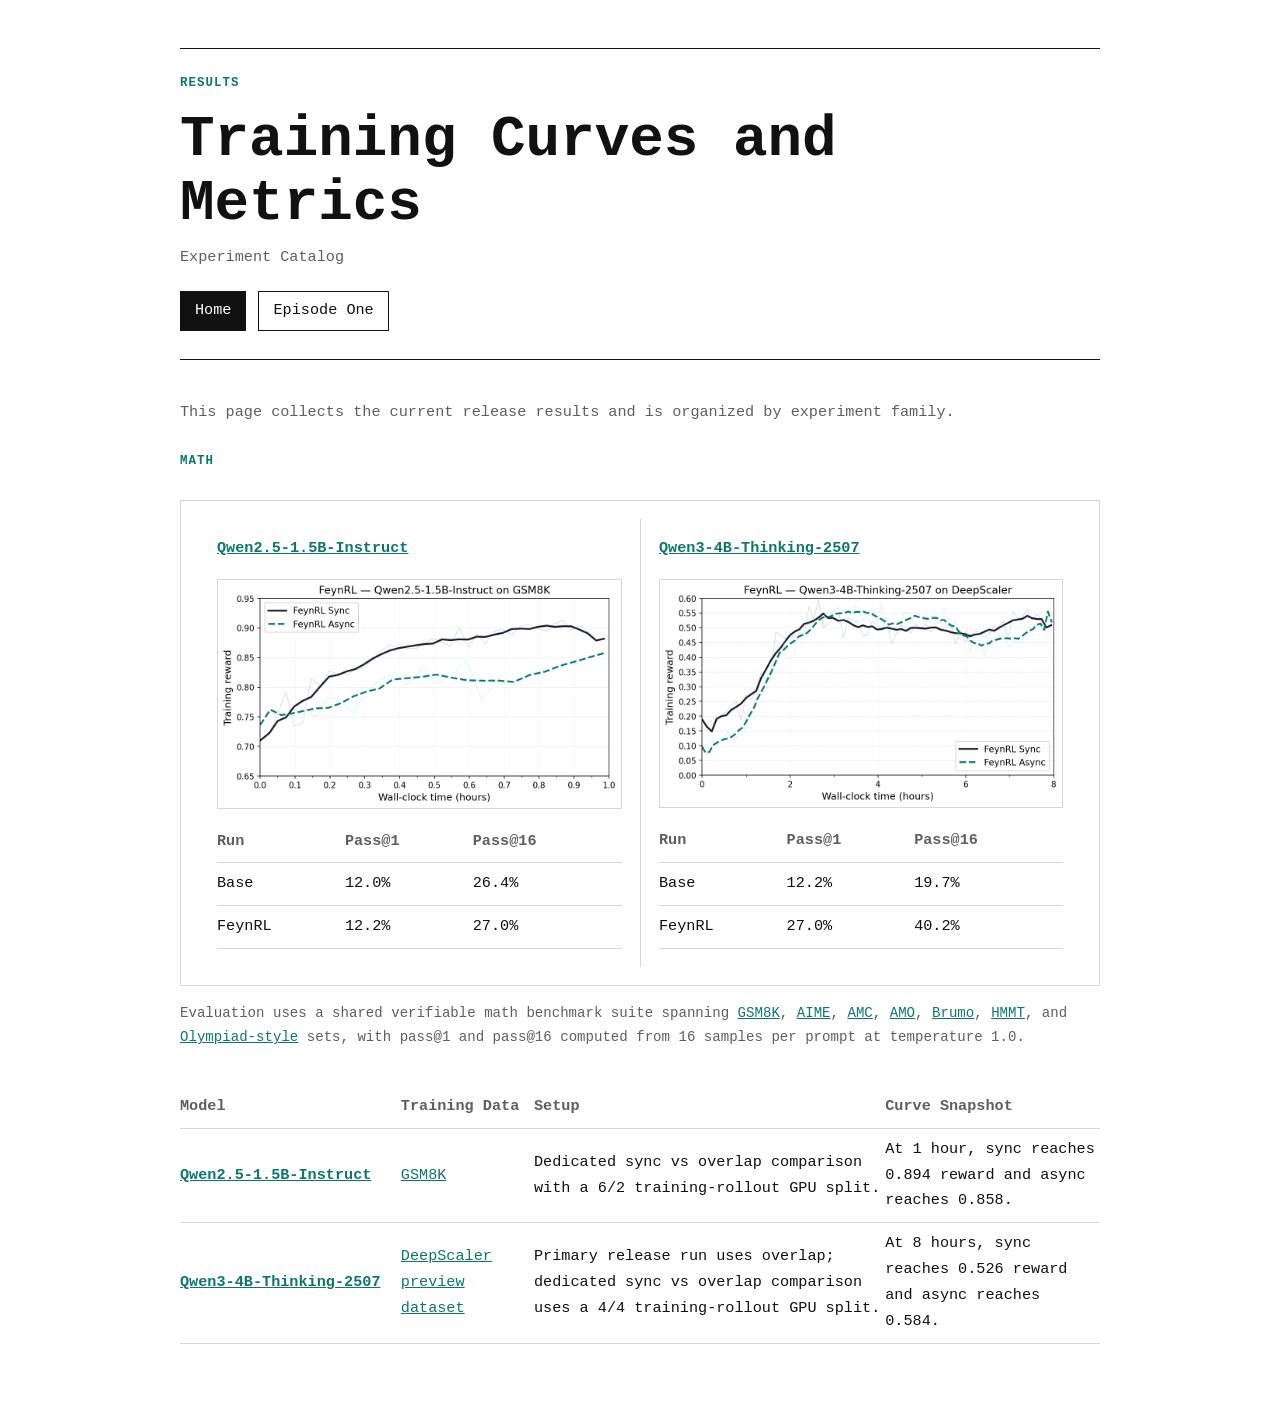
==== results.html @ 5e94623d "refactor results" ====
<!doctype html>
<html lang="en">

<head>
  <meta charset="UTF-8">
  <meta name="viewport" content="width=device-width, initial-scale=1.0">
  <title>FeynRL | Results</title>
  <meta name="description" content="Training curves and benchmark metrics for the current FeynRL release.">
  <link rel="stylesheet" href="styles.css">
</head>

<body>
  <main class="page page-article">
    <header class="article-header">
      <p class="kicker">Results</p>
      <h1>Training Curves and Metrics</h1>
      <p class="article-meta">Experiment Catalog</p>
      <div class="actions">
        <a class="button button-primary" href="index.html">Home</a>
        <a class="button" href="blogs/episode_one.html">Episode One</a>
      </div>
    </header>

    <article class="article-body">
      <p>This page collects the current release results and is organized by experiment family. </p>

      <section class="results-browser">

        <section class="results-category is-active" data-family="math">
          <div class="section-head">
            <span class="label">Math</span>
          </div>

          <article class="card results-overview-card">
            <div class="results-columns">
              <section class="results-column">
                <h3><a href="https://huggingface.co/Qwen/Qwen2.5-1.5B-Instruct" target="_blank"
                    rel="noreferrer">Qwen2.5-1.5B-Instruct</a></h3>
                <img src="blogs/assets/episode_one/feynrl_reward_curve.png"
                  alt="Reward curve for Qwen2.5-1.5B-Instruct">
                <table class="results-table">
                  <thead>
                    <tr>
                      <th>Run</th>
                      <th>Pass@1</th>
                      <th>Pass@16</th>
                    </tr>
                  </thead>
                  <tbody>
                    <tr>
                      <td>Base</td>
                      <td>12.0%</td>
                      <td>26.4%</td>
                    </tr>
                    <tr>
                      <td>FeynRL</td>
                      <td>12.2%</td>
                      <td>27.0%</td>
                    </tr>
                  </tbody>
                </table>
              </section>
              <section class="results-column">
                <h3><a href="https://huggingface.co/Qwen/Qwen3-4B-Thinking-2507" target="_blank"
                    rel="noreferrer">Qwen3-4B-Thinking-2507</a></h3>
                <img src="blogs/assets/episode_one/feynrl_reward_curve_qwen3.png"
                  alt="Reward curve for Qwen3-4B-Thinking-2507">
                <table class="results-table">
                  <thead>
                    <tr>
                      <th>Run</th>
                      <th>Pass@1</th>
                      <th>Pass@16</th>
                    </tr>
                  </thead>
                  <tbody>
                    <tr>
                      <td>Base</td>
                      <td>12.2%</td>
                      <td>19.7%</td>
                    </tr>
                    <tr>
                      <td>FeynRL</td>
                      <td>27.0%</td>
                      <td>40.2%</td>
                    </tr>
                  </tbody>
                </table>
              </section>
            </div>
          </article>

          <p class="results-note">Evaluation uses a shared verifiable math benchmark suite spanning <a
              href="https://huggingface.co/datasets/openai/gsm8k" target="_blank" rel="noreferrer">GSM8K</a>, <a
              href="https://huggingface.co/datasets/HuggingFaceH4/aime_2024" target="_blank" rel="noreferrer">AIME</a>,
            <a href="https://huggingface.co/datasets/AI-MO/aimo-validation-amc" target="_blank"
              rel="noreferrer">AMC</a>, <a href="https://huggingface.co/datasets/meituan-longcat/AMO-Bench"
              target="_blank" rel="noreferrer">AMO</a>, <a href="https://huggingface.co/datasets/MathArena/brumo_2025"
              target="_blank" rel="noreferrer">Brumo</a>, <a
              href="https://huggingface.co/datasets/MathArena/hmmt_feb_2025" target="_blank" rel="noreferrer">HMMT</a>,
            and <a href="https://huggingface.co/datasets/Hothan/OlympiadBench" target="_blank"
              rel="noreferrer">Olympiad-style</a> sets, with pass@1 and pass@16 computed from 16 samples per prompt at
            temperature 1.0.</p>

          <div class="results-stack">
            <table class="results-detail-table">
              <thead>
                <tr>
                  <th>Model</th>
                  <th>Training Data</th>
                  <th>Setup</th>
                  <th>Curve Snapshot</th>
                </tr>
              </thead>
              <tbody>
                <tr>
                  <td><a href="https://huggingface.co/Qwen/Qwen2.5-1.5B-Instruct" target="_blank"
                      rel="noreferrer">Qwen2.5-1.5B-Instruct</a></td>
                  <td><a href="https://huggingface.co/datasets/openai/gsm8k" target="_blank" rel="noreferrer">GSM8K</a>
                  </td>
                  <td>Dedicated sync vs overlap comparison with a 6/2 training-rollout GPU split.</td>
                  <td>At 1 hour, sync reaches 0.894 reward and async reaches 0.858.</td>
                </tr>
                <tr>
                  <td><a href="https://huggingface.co/Qwen/Qwen3-4B-Thinking-2507" target="_blank"
                      rel="noreferrer">Qwen3-4B-Thinking-2507</a></td>
                  <td><a href="https://huggingface.co/datasets/agentica-org/DeepScaleR-Preview-Dataset" target="_blank"
                      rel="noreferrer">DeepScaler preview dataset</a></td>
                  <td>Primary release run uses overlap; dedicated sync vs overlap comparison uses a 4/4 training-rollout
                    GPU split.</td>
                  <td>At 8 hours, sync reaches 0.526 reward and async reaches 0.584.</td>
                </tr>
              </tbody>
            </table>
          </div>
        </section>
      </section>
    </article>
  </main>
</body>

</html>
---- styles.css ----
:root {
  --bg: #ffffff;
  --fg: #111111;
  --muted: #5f5f5f;
  --line: #d8d8d8;
  --accent: #0f766e;
  --accent-soft: #ecf8f6;
  --max-width: 1040px;
}

* {
  box-sizing: border-box;
}

html {
  scroll-behavior: smooth;
}

body {
  margin: 0;
  background: var(--bg);
  color: var(--fg);
  font-family:
    ui-monospace,
    SFMono-Regular,
    Menlo,
    Monaco,
    Consolas,
    "Liberation Mono",
    "Courier New",
    monospace;
}

a {
  color: var(--accent);
}

img {
  display: block;
  max-width: 100%;
}

.page {
  width: min(calc(100% - 32px), var(--max-width));
  margin: 0 auto;
  padding: 48px 0 72px;
}

.page-article {
  width: min(calc(100% - 32px), 920px);
}

.hero,
.section {
  border-top: 1px solid var(--fg);
  padding-top: 24px;
}

.section {
  margin-top: 40px;
}

.kicker,
.label {
  margin: 0 0 14px;
  color: var(--accent);
  font-size: 0.78rem;
  font-weight: 700;
  letter-spacing: 0.08em;
  text-transform: uppercase;
}

h1,
h2,
h3,
p {
  margin: 0;
}

h1 {
  font-size: clamp(2rem, 4.5vw, 4rem);
  line-height: 1.1;
}

h2 {
  font-size: clamp(1.1rem, 2vw, 1.5rem);
  line-height: 1.4;
}

h3 {
  font-size: 0.95rem;
  line-height: 1.5;
}

p,
th,
td,
.button,
.inline-link {
  font-size: 0.95rem;
  line-height: 1.7;
}

.lede {
  margin-top: 16px;
  color: var(--muted);
}

.actions {
  display: flex;
  flex-wrap: wrap;
  gap: 12px;
  margin-top: 20px;
}

.button,
.inline-link {
  text-decoration: none;
}

.button {
  display: inline-flex;
  align-items: center;
  min-height: 40px;
  padding: 0 14px;
  border: 1px solid var(--fg);
  color: var(--fg);
}

.button-primary {
  background: var(--fg);
  color: var(--bg);
}

.button-cta {
  background: var(--accent-soft);
  border-color: var(--accent);
  color: var(--accent);
}

.button:hover,
.inline-link:hover {
  color: var(--accent);
}

.section-head {
  display: grid;
  gap: 6px;
  margin-bottom: 18px;
}

.section-copy {
  color: var(--muted);
}

.results-browser {
  margin-top: 28px;
}

.results-browser-head {
  display: flex;
  justify-content: flex-end;
}

.results-filter {
  display: grid;
  gap: 8px;
  min-width: 180px;
  color: var(--muted);
  font-size: 0.82rem;
  letter-spacing: 0.04em;
  text-transform: uppercase;
}

.results-filter select {
  appearance: none;
  border: 1px solid var(--fg);
  border-radius: 0;
  background: var(--bg);
  color: var(--fg);
  font: inherit;
  letter-spacing: normal;
  text-transform: none;
  padding: 10px 12px;
}

.results-category {
  display: none;
  margin-top: 20px;
}

.results-category.is-active {
  display: block;
}

.results-stack {
  display: grid;
  gap: 32px;
  margin-top: 28px;
}

.results-detail-table {
  margin-top: 8px;
}

.results-detail-table td:first-child {
  width: 24%;
  font-weight: 700;
}

.results-note {
  margin-top: 16px;
  color: var(--muted);
  font-size: 0.88rem;
}

.results-overview-card {
  padding: 0;
  margin-top: 8px;
}

.results-columns {
  display: grid;
  grid-template-columns: repeat(2, minmax(0, 1fr));
  gap: 0;
}

.results-column {
  padding: 18px;
}

.results-column + .results-column {
  border-left: 1px solid var(--line);
}

.results-column h3 {
  margin-bottom: 12px;
}

.results-column img {
  width: 100%;
  margin-top: 0;
  border: 1px solid var(--line);
  background: #fafafa;
}

.meta-list {
  margin: 14px 0 0;
  padding-left: 18px;
  color: var(--muted);
}

.meta-list li + li {
  margin-top: 8px;
}

.article-body .meta-list {
  margin-top: 14px;
}

.results-table {
  margin-top: 12px;
}

.grid {
  display: grid;
  gap: 16px;
}

.grid-three {
  grid-template-columns: repeat(3, minmax(0, 1fr));
}

.grid-two {
  grid-template-columns: repeat(2, minmax(0, 1fr));
}

.card {
  border: 1px solid var(--line);
  padding: 18px;
}

.card p {
  margin-top: 10px;
  color: var(--muted);
}

.article-header {
  border-top: 1px solid var(--fg);
  padding-top: 24px;
}

.article-meta {
  margin-top: 10px;
  color: var(--muted);
}

.article-body {
  margin-top: 28px;
  border-top: 1px solid var(--fg);
  padding-top: 24px;
}

.article-body p {
  margin-top: 16px;
  color: var(--muted);
}

.article-break {
  width: 72px;
  height: 1px;
  margin-top: 28px;
  background: var(--line);
}

.article-body h2 {
  margin-top: 36px;
}

.article-body img {
  width: 100%;
  margin-top: 20px;
  border: 1px solid var(--line);
}

.chart-card {
  padding: 0;
}

.chart-card img {
  border-bottom: 1px solid var(--line);
  background: #fafafa;
}

.card-copy {
  padding: 18px;
}

table {
  width: 100%;
  margin-top: 14px;
  border-collapse: collapse;
}

th,
td {
  padding: 8px 0;
  text-align: left;
  border-bottom: 1px solid var(--line);
}

th {
  color: var(--muted);
  font-weight: 700;
}

.inline-link {
  display: inline-block;
  margin-top: 14px;
  color: var(--accent);
}

@media (max-width: 860px) {
  .grid-three,
  .grid-two,
  .results-columns {
    grid-template-columns: 1fr;
  }

  .results-browser-head {
    justify-content: flex-start;
  }

  .results-column + .results-column {
    border-left: 0;
    border-top: 1px solid var(--line);
  }
}

@media (max-width: 640px) {
  .page {
    width: min(calc(100% - 20px), var(--max-width));
    padding: 28px 0 40px;
  }

  .hero,
  .section {
    padding-top: 18px;
  }

  .section {
    margin-top: 28px;
  }
}
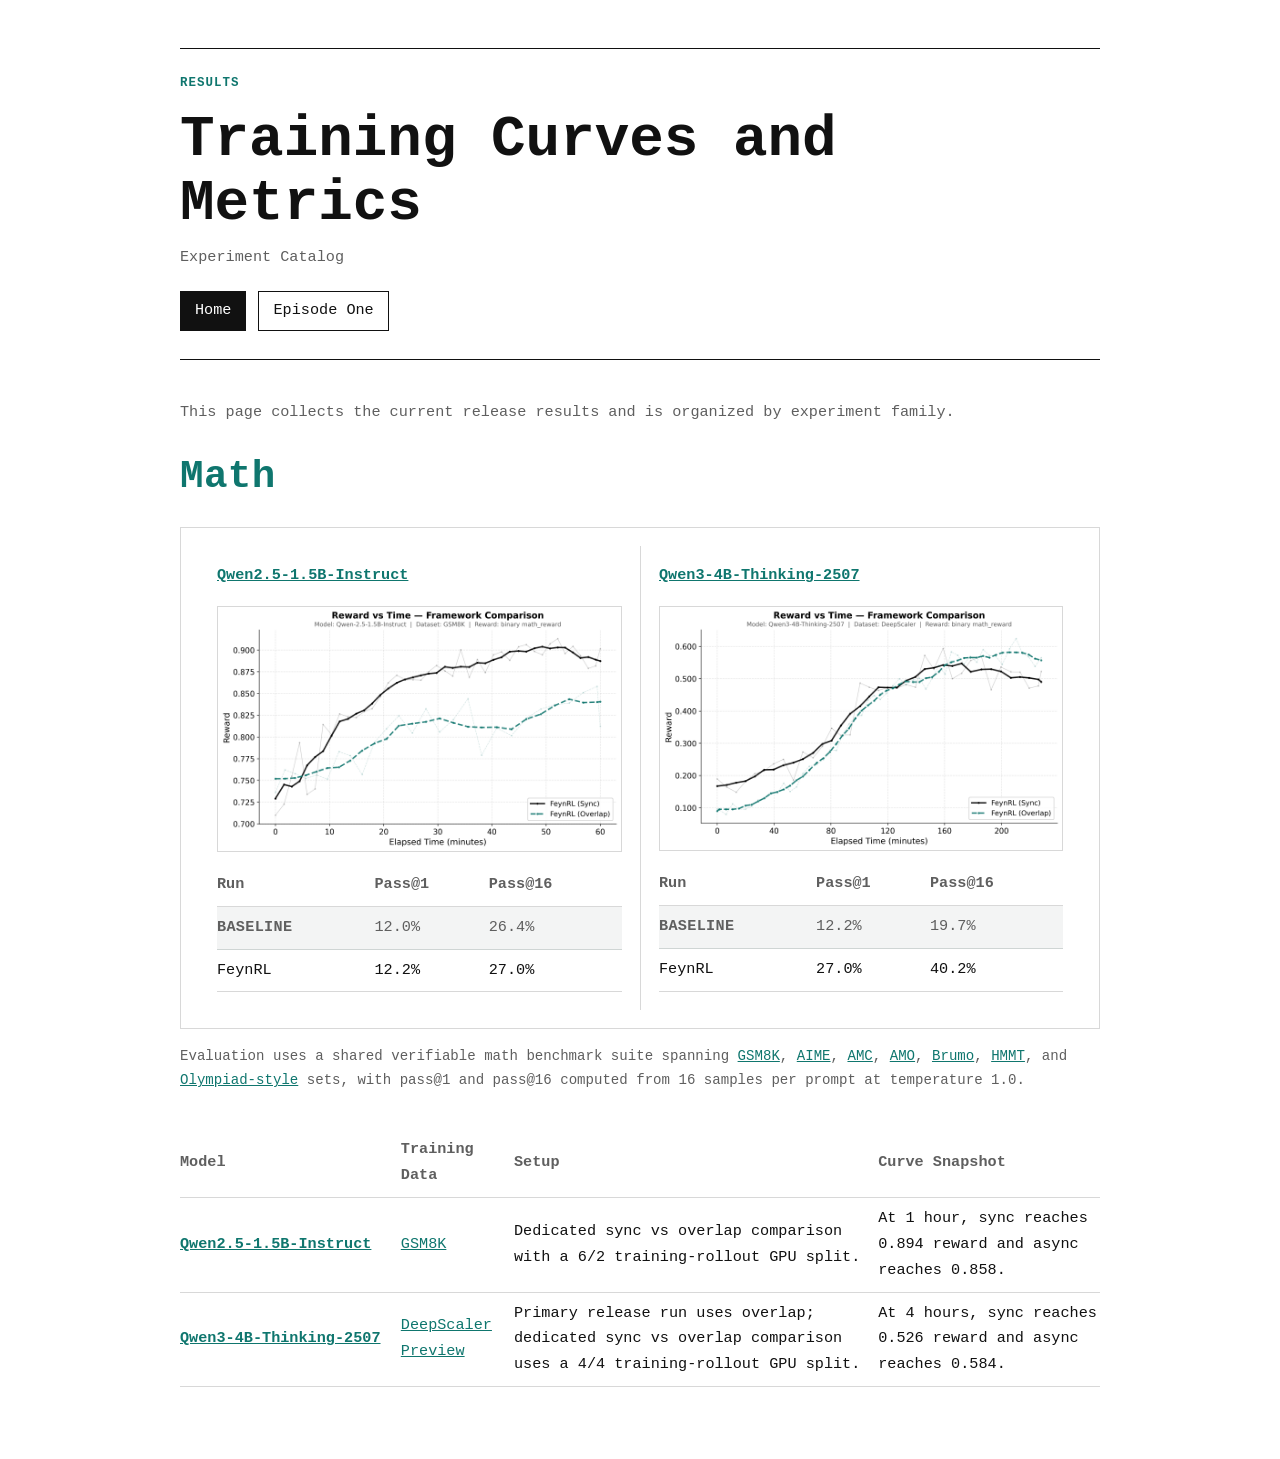
==== commit 8dbe808e: "refactored results, added comparisons against other frameworks" ====
--- a/results.html
+++ b/results.html
@@ -28,7 +28,7 @@
 
         <section class="results-category is-active" data-family="math">
           <div class="section-head">
-            <span class="label">Math</span>
+            <span class="label section-title">Math</span>
           </div>
 
           <article class="card results-overview-card">
@@ -36,8 +36,7 @@
               <section class="results-column">
                 <h3><a href="https://huggingface.co/Qwen/Qwen2.5-1.5B-Instruct" target="_blank"
                     rel="noreferrer">Qwen2.5-1.5B-Instruct</a></h3>
-                <img src="blogs/assets/episode_one/feynrl_reward_curve.png"
-                  alt="Reward curve for Qwen2.5-1.5B-Instruct">
+                <img src="assets/feynrl_reward_curve.png" alt="Reward curve for Qwen2.5-1.5B-Instruct">
                 <table class="results-table">
                   <thead>
                     <tr>
@@ -47,8 +46,8 @@
                     </tr>
                   </thead>
                   <tbody>
-                    <tr>
-                      <td>Base</td>
+                    <tr class="baseline-row">
+                      <td>Baseline</td>
                       <td>12.0%</td>
                       <td>26.4%</td>
                     </tr>
@@ -63,8 +62,7 @@
               <section class="results-column">
                 <h3><a href="https://huggingface.co/Qwen/Qwen3-4B-Thinking-2507" target="_blank"
                     rel="noreferrer">Qwen3-4B-Thinking-2507</a></h3>
-                <img src="blogs/assets/episode_one/feynrl_reward_curve_qwen3.png"
-                  alt="Reward curve for Qwen3-4B-Thinking-2507">
+                <img src="assets/feynrl_reward_curve_qwen3.png" alt="Reward curve for Qwen3-4B-Thinking-2507">
                 <table class="results-table">
                   <thead>
                     <tr>
@@ -74,8 +72,8 @@
                     </tr>
                   </thead>
                   <tbody>
-                    <tr>
-                      <td>Base</td>
+                    <tr class="baseline-row">
+                      <td>Baseline</td>
                       <td>12.2%</td>
                       <td>19.7%</td>
                     </tr>
@@ -100,7 +98,8 @@
               href="https://huggingface.co/datasets/MathArena/hmmt_feb_2025" target="_blank" rel="noreferrer">HMMT</a>,
             and <a href="https://huggingface.co/datasets/Hothan/OlympiadBench" target="_blank"
               rel="noreferrer">Olympiad-style</a> sets, with pass@1 and pass@16 computed from 16 samples per prompt at
-            temperature 1.0.</p>
+            temperature 1.0.
+          </p>
 
           <div class="results-stack">
             <table class="results-detail-table">
@@ -125,10 +124,10 @@
                   <td><a href="https://huggingface.co/Qwen/Qwen3-4B-Thinking-2507" target="_blank"
                       rel="noreferrer">Qwen3-4B-Thinking-2507</a></td>
                   <td><a href="https://huggingface.co/datasets/agentica-org/DeepScaleR-Preview-Dataset" target="_blank"
-                      rel="noreferrer">DeepScaler preview dataset</a></td>
+                      rel="noreferrer">DeepScaler Preview</a></td>
                   <td>Primary release run uses overlap; dedicated sync vs overlap comparison uses a 4/4 training-rollout
                     GPU split.</td>
-                  <td>At 8 hours, sync reaches 0.526 reward and async reaches 0.584.</td>
+                  <td>At 4 hours, sync reaches 0.526 reward and async reaches 0.584.</td>
                 </tr>
               </tbody>
             </table>
--- a/styles.css
+++ b/styles.css
@@ -70,6 +70,25 @@
   text-transform: uppercase;
 }
 
+.section-title {
+  display: block;
+  margin-bottom: 10px;
+  font-size: clamp(1.7rem, 3.5vw, 2.45rem);
+  line-height: 1.15;
+  font-weight: 700;
+  letter-spacing: 0.01em;
+  text-transform: none;
+}
+
+.hero .section-title {
+  font-size: clamp(2rem, 4.2vw, 2.9rem);
+}
+
+.section .section-title {
+  font-size: clamp(0.95rem, 1.4vw, 1.2rem);
+  line-height: 1.2;
+}
+
 h1,
 h2,
 h3,
@@ -229,7 +248,7 @@
   padding: 18px;
 }
 
-.results-column + .results-column {
+.results-column+.results-column {
   border-left: 1px solid var(--line);
 }
 
@@ -250,7 +269,7 @@
   color: var(--muted);
 }
 
-.meta-list li + li {
+.meta-list li+li {
   margin-top: 8px;
 }
 
@@ -304,6 +323,27 @@
 .article-body p {
   margin-top: 16px;
   color: var(--muted);
+}
+
+.article-callout {
+  margin-top: 20px;
+  padding: 20px 22px;
+  border: 1px solid var(--accent);
+  background: var(--accent-soft);
+}
+
+.article-callout-kicker {
+  margin: 0 0 10px;
+  color: var(--accent);
+  font-size: 0.82rem;
+  font-weight: 700;
+  letter-spacing: 0.04em;
+  text-transform: uppercase;
+}
+
+.article-callout p {
+  margin-top: 0;
+  color: var(--fg);
 }
 
 .article-break {
@@ -354,6 +394,18 @@
   font-weight: 700;
 }
 
+.baseline-row td {
+  background: #f3f4f4;
+  color: var(--muted);
+  border-bottom-color: #cfd5d4;
+}
+
+.baseline-row td:first-child {
+  font-weight: 700;
+  letter-spacing: 0.02em;
+  text-transform: uppercase;
+}
+
 .inline-link {
   display: inline-block;
   margin-top: 14px;
@@ -361,6 +413,7 @@
 }
 
 @media (max-width: 860px) {
+
   .grid-three,
   .grid-two,
   .results-columns {
@@ -371,7 +424,7 @@
     justify-content: flex-start;
   }
 
-  .results-column + .results-column {
+  .results-column+.results-column {
     border-left: 0;
     border-top: 1px solid var(--line);
   }
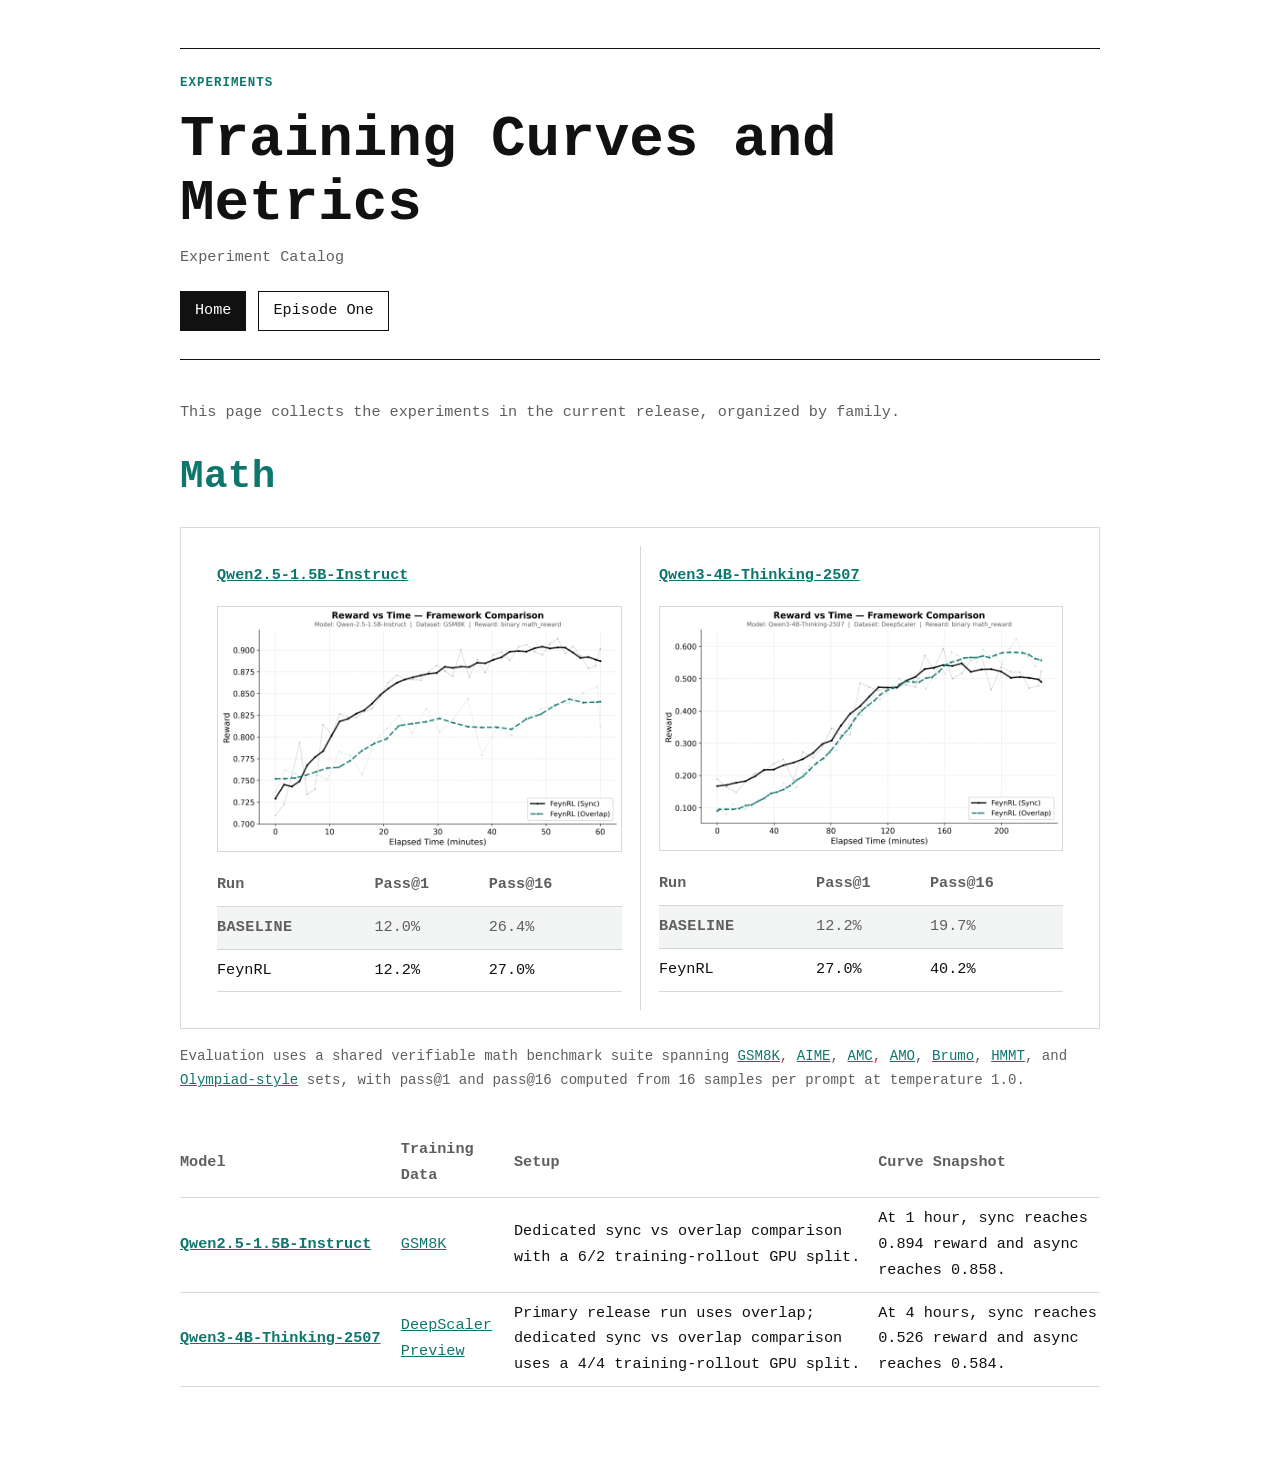
==== commit f10ee8d0: "minor" ====
--- a/results.html
+++ b/results.html
@@ -4,7 +4,7 @@
 <head>
   <meta charset="UTF-8">
   <meta name="viewport" content="width=device-width, initial-scale=1.0">
-  <title>FeynRL | Results</title>
+  <title>FeynRL | Experiments</title>
   <meta name="description" content="Training curves and benchmark metrics for the current FeynRL release.">
   <link rel="stylesheet" href="styles.css">
 </head>
@@ -12,7 +12,7 @@
 <body>
   <main class="page page-article">
     <header class="article-header">
-      <p class="kicker">Results</p>
+      <p class="kicker">Experiments</p>
       <h1>Training Curves and Metrics</h1>
       <p class="article-meta">Experiment Catalog</p>
       <div class="actions">
@@ -22,7 +22,7 @@
     </header>
 
     <article class="article-body">
-      <p>This page collects the current release results and is organized by experiment family. </p>
+      <p>This page collects the experiments in the current release, organized by family. </p>
 
       <section class="results-browser">
 
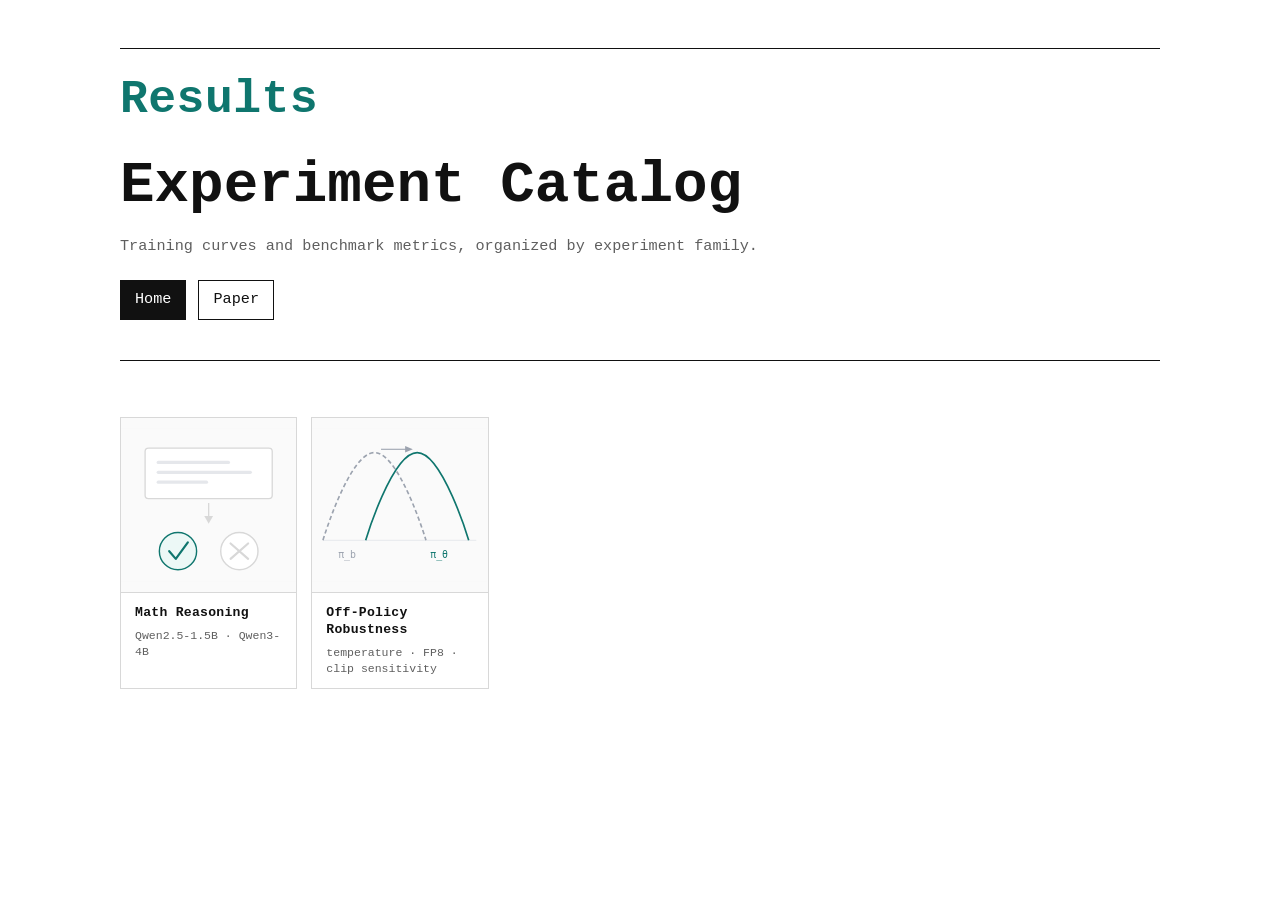
==== commit 23797fcc: "minor" ====
--- a/results.html
+++ b/results.html
@@ -4,138 +4,122 @@
 <head>
   <meta charset="UTF-8">
   <meta name="viewport" content="width=device-width, initial-scale=1.0">
-  <title>FeynRL | Experiments</title>
-  <meta name="description" content="Training curves and benchmark metrics for the current FeynRL release.">
+  <title>FeynRL | Results</title>
+  <meta name="description" content="Experiment results for the current FeynRL release, organized by experiment family.">
   <link rel="stylesheet" href="styles.css">
 </head>
 
 <body>
-  <main class="page page-article">
-    <header class="article-header">
-      <p class="kicker">Experiments</p>
-      <h1>Training Curves and Metrics</h1>
-      <p class="article-meta">Experiment Catalog</p>
+  <main class="page">
+    <header class="hero">
+      <div class="section-head">
+        <span class="label section-title">Results</span>
+      </div>
+      <h1>Experiment Catalog</h1>
+      <p class="lede">Training curves and benchmark metrics, organized by experiment family.</p>
       <div class="actions">
         <a class="button button-primary" href="index.html">Home</a>
-        <a class="button" href="blogs/episode_one.html">Episode One</a>
+        <a class="button" href="https://arxiv.org/pdf/2605.12380" target="_blank" rel="noreferrer">Paper</a>
       </div>
     </header>
 
-    <article class="article-body">
-      <p>This page collects the experiments in the current release, organized by family. </p>
+    <section class="section">
+      <!--
+        To add a new experiment family:
+          1. Create results/<slug>.html as a full result page.
+          2. Copy one .exp-card block below, update href, SVG, label, and meta.
+        Cards fill a 3-column grid and reflow automatically.
+      -->
+      <div class="exp-grid">
 
-      <section class="results-browser">
+        <!-- ── Math Reasoning ───────────────────────────────────── -->
+        <a class="exp-card" href="results/math.html">
+          <div class="exp-card-thumb">
+            <!--
+              Concept: a completion block (the model's answer) flows down to a
+              binary reward signal — checkmark for correct, cross for incorrect.
+            -->
+            <svg viewBox="0 0 160 140" xmlns="http://www.w3.org/2000/svg" aria-hidden="true">
+              <rect width="160" height="140" fill="#fafafa"/>
 
-        <section class="results-category is-active" data-family="math">
-          <div class="section-head">
-            <span class="label section-title">Math</span>
+              <!-- Completion card -->
+              <rect x="22" y="18" width="116" height="46" rx="3"
+                fill="white" stroke="#d8d8d8" stroke-width="1.2"/>
+              <!-- Placeholder text lines representing an answer -->
+              <line x1="34" y1="31" x2="98" y2="31" stroke="#e5e7eb" stroke-width="3" stroke-linecap="round"/>
+              <line x1="34" y1="40" x2="118" y2="40" stroke="#e5e7eb" stroke-width="3" stroke-linecap="round"/>
+              <line x1="34" y1="49" x2="78" y2="49" stroke="#e5e7eb" stroke-width="3" stroke-linecap="round"/>
+
+              <!-- Arrow down -->
+              <line x1="80" y1="68" x2="80" y2="82" stroke="#d8d8d8" stroke-width="1.2"/>
+              <polygon points="76,80 80,87 84,80" fill="#d8d8d8"/>
+
+              <!-- Correct outcome: teal check circle -->
+              <circle cx="52" cy="112" r="17" fill="#ecf8f6" stroke="#0f766e" stroke-width="1.3"/>
+              <path d="M 44,112 L 50,119 L 61,104"
+                fill="none" stroke="#0f766e" stroke-width="2"
+                stroke-linecap="round" stroke-linejoin="round"/>
+
+              <!-- Incorrect outcome: gray cross circle -->
+              <circle cx="108" cy="112" r="17" fill="white" stroke="#d8d8d8" stroke-width="1.3"/>
+              <line x1="100" y1="105" x2="116" y2="119" stroke="#d8d8d8" stroke-width="2" stroke-linecap="round"/>
+              <line x1="116" y1="105" x2="100" y2="119" stroke="#d8d8d8" stroke-width="2" stroke-linecap="round"/>
+            </svg>
           </div>
+          <div class="exp-card-label">Math Reasoning</div>
+          <div class="exp-card-meta">Qwen2.5-1.5B · Qwen3-4B</div>
+        </a>
 
-          <article class="card results-overview-card">
-            <div class="results-columns">
-              <section class="results-column">
-                <h3><a href="https://huggingface.co/Qwen/Qwen2.5-1.5B-Instruct" target="_blank"
-                    rel="noreferrer">Qwen2.5-1.5B-Instruct</a></h3>
-                <img src="assets/feynrl_reward_curve.png" alt="Reward curve for Qwen2.5-1.5B-Instruct">
-                <table class="results-table">
-                  <thead>
-                    <tr>
-                      <th>Run</th>
-                      <th>Pass@1</th>
-                      <th>Pass@16</th>
-                    </tr>
-                  </thead>
-                  <tbody>
-                    <tr class="baseline-row">
-                      <td>Baseline</td>
-                      <td>12.0%</td>
-                      <td>26.4%</td>
-                    </tr>
-                    <tr>
-                      <td>FeynRL</td>
-                      <td>12.2%</td>
-                      <td>27.0%</td>
-                    </tr>
-                  </tbody>
-                </table>
-              </section>
-              <section class="results-column">
-                <h3><a href="https://huggingface.co/Qwen/Qwen3-4B-Thinking-2507" target="_blank"
-                    rel="noreferrer">Qwen3-4B-Thinking-2507</a></h3>
-                <img src="assets/feynrl_reward_curve_qwen3.png" alt="Reward curve for Qwen3-4B-Thinking-2507">
-                <table class="results-table">
-                  <thead>
-                    <tr>
-                      <th>Run</th>
-                      <th>Pass@1</th>
-                      <th>Pass@16</th>
-                    </tr>
-                  </thead>
-                  <tbody>
-                    <tr class="baseline-row">
-                      <td>Baseline</td>
-                      <td>12.2%</td>
-                      <td>19.7%</td>
-                    </tr>
-                    <tr>
-                      <td>FeynRL</td>
-                      <td>27.0%</td>
-                      <td>40.2%</td>
-                    </tr>
-                  </tbody>
-                </table>
-              </section>
-            </div>
-          </article>
+        <!-- ── Off-Policy Robustness ────────────────────────────── -->
+        <a class="exp-card" href="results/off_policy.html">
+          <div class="exp-card-thumb">
+            <!--
+              Concept: two policy distributions (π_b and π_θ) shown as bell
+              curves — the behavior policy in gray/dashed, the current policy
+              in teal/solid — offset from each other to show the drift that
+              makes data off-policy.
+            -->
+            <svg viewBox="0 0 160 140" xmlns="http://www.w3.org/2000/svg" aria-hidden="true">
+              <rect width="160" height="140" fill="#fafafa"/>
 
-          <p class="results-note">Evaluation uses a shared verifiable math benchmark suite spanning <a
-              href="https://huggingface.co/datasets/openai/gsm8k" target="_blank" rel="noreferrer">GSM8K</a>, <a
-              href="https://huggingface.co/datasets/HuggingFaceH4/aime_2024" target="_blank" rel="noreferrer">AIME</a>,
-            <a href="https://huggingface.co/datasets/AI-MO/aimo-validation-amc" target="_blank"
-              rel="noreferrer">AMC</a>, <a href="https://huggingface.co/datasets/meituan-longcat/AMO-Bench"
-              target="_blank" rel="noreferrer">AMO</a>, <a href="https://huggingface.co/datasets/MathArena/brumo_2025"
-              target="_blank" rel="noreferrer">Brumo</a>, <a
-              href="https://huggingface.co/datasets/MathArena/hmmt_feb_2025" target="_blank" rel="noreferrer">HMMT</a>,
-            and <a href="https://huggingface.co/datasets/Hothan/OlympiadBench" target="_blank"
-              rel="noreferrer">Olympiad-style</a> sets, with pass@1 and pass@16 computed from 16 samples per prompt at
-            temperature 1.0.
-          </p>
+              <!-- Baseline -->
+              <line x1="10" y1="102" x2="150" y2="102" stroke="#e5e7eb" stroke-width="1"/>
 
-          <div class="results-stack">
-            <table class="results-detail-table">
-              <thead>
-                <tr>
-                  <th>Model</th>
-                  <th>Training Data</th>
-                  <th>Setup</th>
-                  <th>Curve Snapshot</th>
-                </tr>
-              </thead>
-              <tbody>
-                <tr>
-                  <td><a href="https://huggingface.co/Qwen/Qwen2.5-1.5B-Instruct" target="_blank"
-                      rel="noreferrer">Qwen2.5-1.5B-Instruct</a></td>
-                  <td><a href="https://huggingface.co/datasets/openai/gsm8k" target="_blank" rel="noreferrer">GSM8K</a>
-                  </td>
-                  <td>Dedicated sync vs overlap comparison with a 6/2 training-rollout GPU split.</td>
-                  <td>At 1 hour, sync reaches 0.894 reward and async reaches 0.858.</td>
-                </tr>
-                <tr>
-                  <td><a href="https://huggingface.co/Qwen/Qwen3-4B-Thinking-2507" target="_blank"
-                      rel="noreferrer">Qwen3-4B-Thinking-2507</a></td>
-                  <td><a href="https://huggingface.co/datasets/agentica-org/DeepScaleR-Preview-Dataset" target="_blank"
-                      rel="noreferrer">DeepScaler Preview</a></td>
-                  <td>Primary release run uses overlap; dedicated sync vs overlap comparison uses a 4/4 training-rollout
-                    GPU split.</td>
-                  <td>At 4 hours, sync reaches 0.526 reward and async reaches 0.584.</td>
-                </tr>
-              </tbody>
-            </table>
+              <!-- Bell curve 1: behavior policy π_b (gray, dashed) centered at x=57 -->
+              <path d="M 10,102 C 10,102 34,22 57,22 C 80,22 104,102 104,102"
+                fill="none" stroke="#9ca3af" stroke-width="1.5" stroke-dasharray="4,2.5"/>
+
+              <!-- Bell curve 2: current policy π_θ (teal, solid) centered at x=96 -->
+              <path d="M 49,102 C 49,102 73,22 96,22 C 119,22 143,102 143,102"
+                fill="none" stroke="#0f766e" stroke-width="1.5"/>
+
+              <!-- Drift arrow between peaks -->
+              <line x1="63" y1="19" x2="89" y2="19" stroke="#9ca3af" stroke-width="1"/>
+              <polygon points="85,16 92,19 85,22" fill="#9ca3af"/>
+
+              <!-- Labels -->
+              <text x="32" y="118" text-anchor="middle"
+                font-size="9" fill="#9ca3af" font-family="monospace">π_b</text>
+              <text x="116" y="118" text-anchor="middle"
+                font-size="9" fill="#0f766e" font-family="monospace">π_θ</text>
+            </svg>
           </div>
-        </section>
-      </section>
-    </article>
+          <div class="exp-card-label">Off-Policy Robustness</div>
+          <div class="exp-card-meta">temperature · FP8 · clip sensitivity</div>
+        </a>
+
+        <!--
+          Add new experiment cards here. Example:
+          <a class="exp-card" href="results/async.html">
+            <div class="exp-card-thumb"><svg>…</svg></div>
+            <div class="exp-card-label">Async Training</div>
+            <div class="exp-card-meta">pipeline depth · staleness</div>
+          </a>
+        -->
+
+      </div>
+    </section>
   </main>
 </body>
 
-</html>+</html>
--- a/styles.css
+++ b/styles.css
@@ -233,6 +233,21 @@
   font-size: 0.88rem;
 }
 
+.results-subsection-title {
+  margin-top: 24px;
+  margin-bottom: 4px;
+  font-size: 0.95rem;
+  font-weight: 700;
+  color: var(--muted);
+  letter-spacing: 0.02em;
+}
+
+.results-category + .results-category {
+  margin-top: 48px;
+  padding-top: 28px;
+  border-top: 1px solid var(--line);
+}
+
 .results-overview-card {
   padding: 0;
   margin-top: 8px;
@@ -363,6 +378,242 @@
   border: 1px solid var(--line);
 }
 
+.gh-diff {
+  margin-top: 18px;
+  border: 1px solid #d0d7de;
+  border-radius: 10px;
+  overflow: hidden;
+  background: #ffffff;
+  box-shadow: 0 1px 0 rgba(31, 35, 40, 0.04), 0 10px 30px rgba(140, 149, 159, 0.12);
+}
+
+.gh-diff a {
+  color: #0969da;
+}
+
+.gh-diff-bar {
+  display: flex;
+  align-items: center;
+  justify-content: space-between;
+  gap: 16px;
+  padding: 12px 14px;
+  background: linear-gradient(180deg, #f6f8fa 0%, #eef2f6 100%);
+  color: #57606a;
+  font-size: 0.82rem;
+  line-height: 1.4;
+}
+
+.gh-diff-bar {
+  border-bottom: 1px solid #d0d7de;
+}
+
+.gh-diff-file {
+  display: flex;
+  align-items: center;
+  gap: 10px;
+  min-width: 0;
+  overflow: hidden;
+}
+
+.gh-diff-file a {
+  text-decoration: none;
+  overflow: hidden;
+  text-overflow: ellipsis;
+  white-space: nowrap;
+}
+
+.gh-diff-file a:hover {
+  text-decoration: underline;
+}
+
+.gh-diff-file-icon {
+  position: relative;
+  width: 14px;
+  height: 16px;
+  flex: none;
+  border: 1px solid #8c959f;
+  border-radius: 2px;
+  background: #ffffff;
+}
+
+.gh-diff-file-icon::after {
+  content: "";
+  position: absolute;
+  top: -1px;
+  right: -1px;
+  width: 6px;
+  height: 6px;
+  background: linear-gradient(135deg, #f6f8fa 48%, transparent 48%);
+  border-top: 1px solid #8c959f;
+  border-right: 1px solid #8c959f;
+  border-top-right-radius: 2px;
+}
+
+.gh-diff-chip {
+  flex: none;
+  padding: 4px 10px;
+  border: 1px solid #d0d7de;
+  border-radius: 999px;
+  background: #ffffff;
+  color: #57606a;
+  font-size: 0.72rem;
+  font-weight: 700;
+  letter-spacing: 0.05em;
+  text-transform: uppercase;
+}
+
+.gh-diff-columns {
+  display: grid;
+  grid-template-columns: repeat(2, minmax(0, 1fr));
+  background: #f6f8fa;
+}
+
+.gh-diff-columns span {
+  padding: 7px 12px;
+  color: #57606a;
+  font-size: 0.68rem;
+  font-weight: 700;
+  letter-spacing: 0.08em;
+  text-transform: uppercase;
+  text-align: left;
+  border-bottom: 1px solid #d0d7de;
+}
+
+.gh-diff-columns span + span {
+  border-left: 1px solid #d0d7de;
+}
+
+.gh-diff-hunk {
+  padding: 6px 12px;
+  border-bottom: 1px solid #b6e3ff;
+  background: #ddf4ff;
+  color: #0969da;
+  font-size: 0.76rem;
+  line-height: 1.35;
+}
+
+.gh-diff-split {
+  display: grid;
+  grid-template-columns: repeat(2, minmax(0, 1fr));
+}
+
+.gh-diff-pane {
+  min-width: 0;
+  overflow-x: auto;
+  overflow-y: hidden;
+  background: #ffffff;
+  scrollbar-width: thin;
+}
+
+.gh-diff-pane + .gh-diff-pane {
+  border-left: 1px solid #d8dee4;
+}
+
+.gh-diff-side-table {
+  width: 100%;
+  min-width: max-content;
+  margin-top: 0;
+  border-collapse: separate;
+  border-spacing: 0;
+}
+
+.gh-diff-side-table td {
+  padding: 0;
+  border-bottom: 0;
+  vertical-align: top;
+}
+
+.gh-diff-num {
+  display: flex;
+  align-items: flex-start;
+  justify-content: flex-end;
+  width: 44px;
+  padding: 4px 8px 4px 6px;
+  border-right: 1px solid #d8dee4;
+  border-bottom: 1px solid #d8dee4;
+  background: #f6f8fa;
+  color: #6e7781;
+  font-size: 0.7rem;
+  line-height: 1.4;
+  font-variant-numeric: tabular-nums;
+  user-select: none;
+}
+
+.gh-diff-codecell {
+  position: relative;
+  min-width: 0;
+  border-bottom: 1px solid #d8dee4;
+  background: #ffffff;
+}
+
+.gh-diff-codecell code {
+  display: block;
+  min-height: 26px;
+  padding: 4px 10px;
+  overflow-x: auto;
+  overflow-y: hidden;
+  font-size: 0.76rem;
+  line-height: 1.35;
+  white-space: pre;
+  color: #24292f;
+  scrollbar-width: thin;
+}
+
+.gh-diff-row-del .gh-diff-codecell::before,
+.gh-diff-row-add .gh-diff-codecell::before {
+  content: "";
+  position: absolute;
+  inset: 0 auto 0 0;
+  width: 3px;
+}
+
+.gh-diff-row-del .gh-diff-codecell::before {
+  background: #cf222e;
+}
+
+.gh-diff-row-add .gh-diff-codecell::before {
+  background: #1a7f37;
+}
+
+.gh-diff-row-del .gh-diff-num,
+.gh-diff-row-del .gh-diff-codecell {
+  background: #ffebe9;
+}
+
+.gh-diff-row-del .gh-diff-num {
+  color: #b42318;
+}
+
+.gh-diff-row-del .gh-diff-codecell code {
+  color: #82071e;
+}
+
+.gh-diff-row-add .gh-diff-num,
+.gh-diff-row-add .gh-diff-codecell {
+  background: #dafbe1;
+}
+
+.gh-diff-row-add .gh-diff-num {
+  color: #1f6f43;
+}
+
+.gh-diff-row-add .gh-diff-codecell code {
+  color: #116329;
+}
+
+.gh-diff-num-empty,
+.gh-diff-codecell-empty {
+  background: #f6f8fa;
+}
+
+.gh-diff-num-empty {
+  color: transparent;
+}
+
+.gh-diff-codecell-empty code {
+  color: transparent;
+}
+
 .chart-card {
   padding: 0;
 }
@@ -412,6 +663,82 @@
   color: var(--accent);
 }
 
+/* ── Experiment card grid ────────────────────────────────── */
+
+.exp-grid {
+  display: grid;
+  grid-template-columns: repeat(3, minmax(0, 1fr));
+  gap: 14px;
+  margin-top: 32px;
+  max-width: 560px;
+}
+
+.exp-card {
+  display: flex;
+  flex-direction: column;
+  text-decoration: none;
+  color: var(--fg);
+  border: 1px solid var(--line);
+  transition: border-color 0.12s;
+}
+
+.exp-card:hover {
+  border-color: var(--accent);
+}
+
+.exp-card-thumb {
+  /* Square image area — aspect-ratio here (not on the card) ensures
+     the separator line sits at the same height across all cards,
+     regardless of how much text the label below contains. */
+  width: 100%;
+  aspect-ratio: 1 / 1;
+  flex-shrink: 0;
+  overflow: hidden;
+  background: #fafafa;
+  border-bottom: 1px solid var(--line);
+  transition: border-color 0.12s;
+}
+
+.exp-card:hover .exp-card-thumb {
+  border-color: var(--accent);
+}
+
+.exp-card-thumb svg {
+  width: 100%;
+  height: 100%;
+  display: block;
+}
+
+.exp-card-label {
+  padding: 11px 14px 4px;
+  font-size: 0.82rem;
+  font-weight: 700;
+  letter-spacing: 0.02em;
+  line-height: 1.3;
+}
+
+.exp-card-meta {
+  padding: 3px 14px 11px;
+  font-size: 0.72rem;
+  color: var(--muted);
+  line-height: 1.4;
+}
+
+/* ── Result detail pages ─────────────────────────────────── */
+
+.result-back {
+  display: inline-block;
+  margin-bottom: 20px;
+  font-size: 0.82rem;
+  color: var(--muted);
+  text-decoration: none;
+  letter-spacing: 0.02em;
+}
+
+.result-back:hover {
+  color: var(--accent);
+}
+
 @media (max-width: 860px) {
 
   .grid-three,
@@ -430,6 +757,13 @@
   }
 }
 
+@media (max-width: 440px) {
+  .exp-grid {
+    grid-template-columns: repeat(2, minmax(0, 1fr));
+    max-width: 100%;
+  }
+}
+
 @media (max-width: 640px) {
   .page {
     width: min(calc(100% - 20px), var(--max-width));
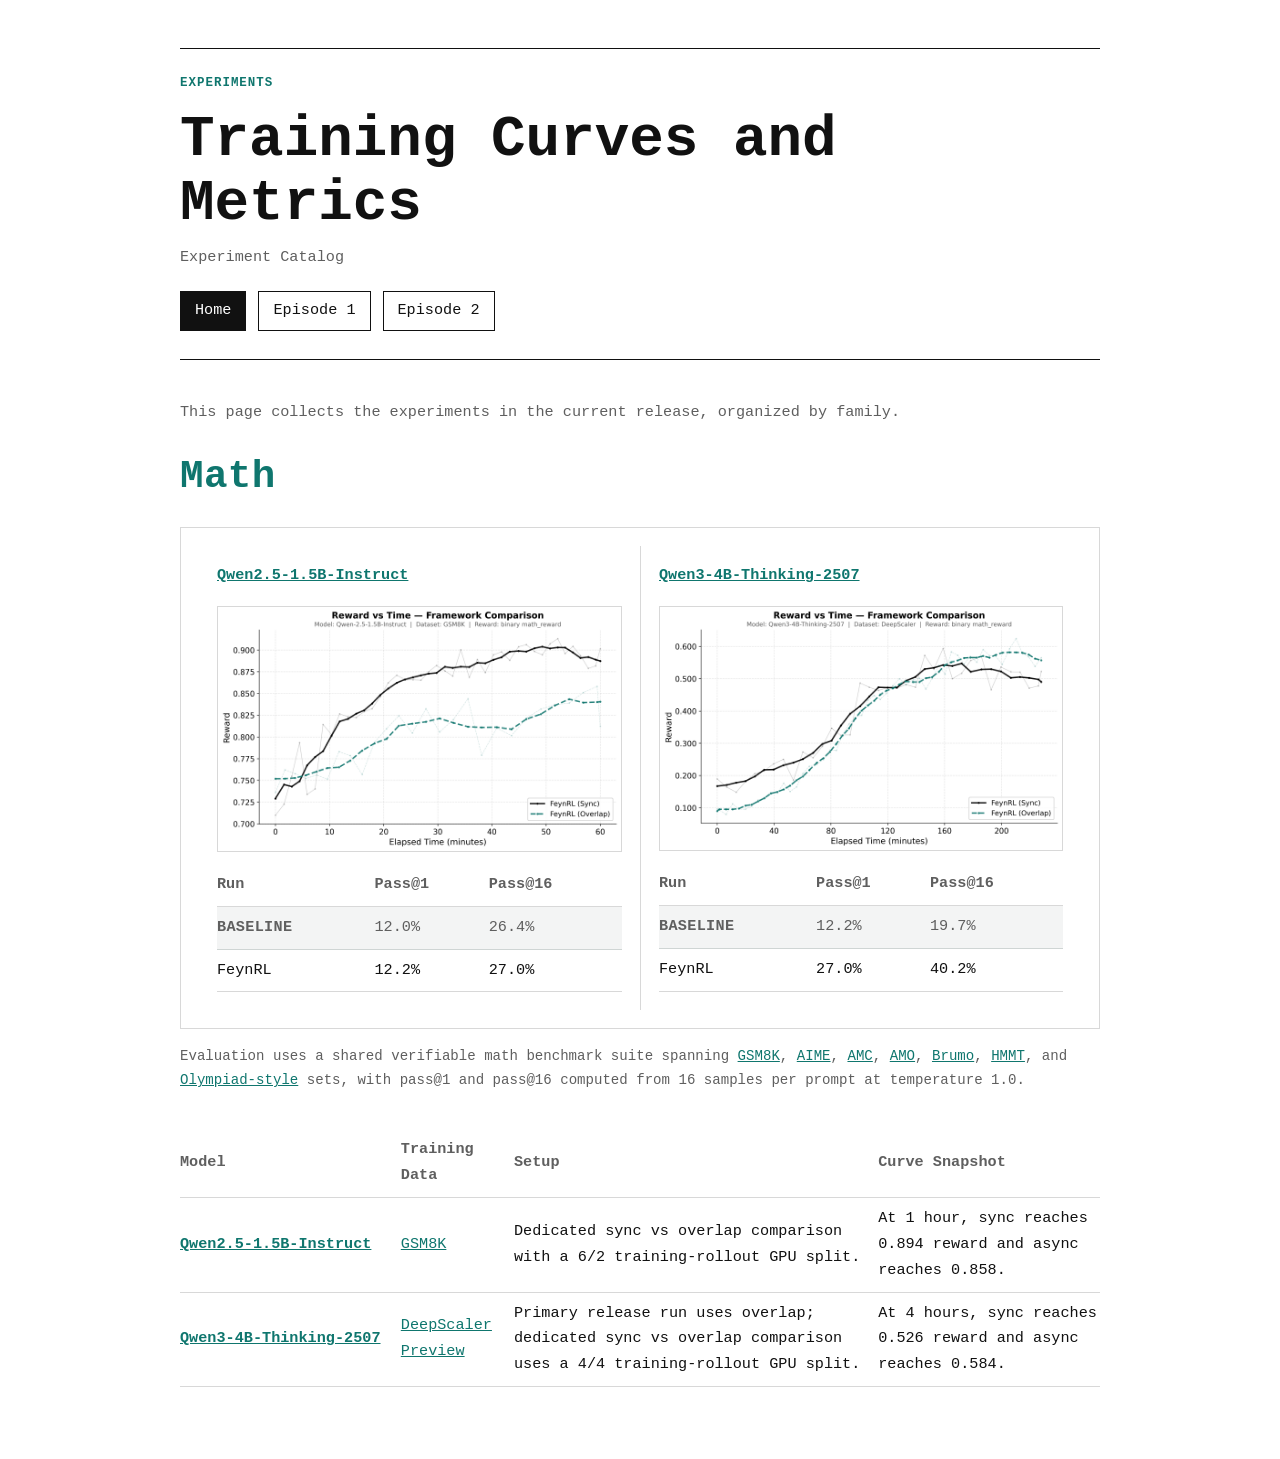
==== commit 4830e4a5: "all updates" ====
--- a/results.html
+++ b/results.html
@@ -4,122 +4,139 @@
 <head>
   <meta charset="UTF-8">
   <meta name="viewport" content="width=device-width, initial-scale=1.0">
-  <title>FeynRL | Results</title>
-  <meta name="description" content="Experiment results for the current FeynRL release, organized by experiment family.">
+  <title>FeynRL | Experiments</title>
+  <meta name="description" content="Training curves and benchmark metrics for the current FeynRL release.">
   <link rel="stylesheet" href="styles.css">
 </head>
 
 <body>
-  <main class="page">
-    <header class="hero">
-      <div class="section-head">
-        <span class="label section-title">Results</span>
-      </div>
-      <h1>Experiment Catalog</h1>
-      <p class="lede">Training curves and benchmark metrics, organized by experiment family.</p>
+  <main class="page page-article">
+    <header class="article-header">
+      <p class="kicker">Experiments</p>
+      <h1>Training Curves and Metrics</h1>
+      <p class="article-meta">Experiment Catalog</p>
       <div class="actions">
         <a class="button button-primary" href="index.html">Home</a>
-        <a class="button" href="https://arxiv.org/pdf/2605.12380" target="_blank" rel="noreferrer">Paper</a>
+        <a class="button" href="blogs/episode_one.html">Episode 1</a>
+        <a class="button" href="blogs/episode_two.html">Episode 2</a>
       </div>
     </header>
 
-    <section class="section">
-      <!--
-        To add a new experiment family:
-          1. Create results/<slug>.html as a full result page.
-          2. Copy one .exp-card block below, update href, SVG, label, and meta.
-        Cards fill a 3-column grid and reflow automatically.
-      -->
-      <div class="exp-grid">
+    <article class="article-body">
+      <p>This page collects the experiments in the current release, organized by family. </p>
 
-        <!-- ── Math Reasoning ───────────────────────────────────── -->
-        <a class="exp-card" href="results/math.html">
-          <div class="exp-card-thumb">
-            <!--
-              Concept: a completion block (the model's answer) flows down to a
-              binary reward signal — checkmark for correct, cross for incorrect.
-            -->
-            <svg viewBox="0 0 160 140" xmlns="http://www.w3.org/2000/svg" aria-hidden="true">
-              <rect width="160" height="140" fill="#fafafa"/>
+      <section class="results-browser">
 
-              <!-- Completion card -->
-              <rect x="22" y="18" width="116" height="46" rx="3"
-                fill="white" stroke="#d8d8d8" stroke-width="1.2"/>
-              <!-- Placeholder text lines representing an answer -->
-              <line x1="34" y1="31" x2="98" y2="31" stroke="#e5e7eb" stroke-width="3" stroke-linecap="round"/>
-              <line x1="34" y1="40" x2="118" y2="40" stroke="#e5e7eb" stroke-width="3" stroke-linecap="round"/>
-              <line x1="34" y1="49" x2="78" y2="49" stroke="#e5e7eb" stroke-width="3" stroke-linecap="round"/>
+        <section class="results-category is-active" data-family="math">
+          <div class="section-head">
+            <span class="label section-title">Math</span>
+          </div>
 
-              <!-- Arrow down -->
-              <line x1="80" y1="68" x2="80" y2="82" stroke="#d8d8d8" stroke-width="1.2"/>
-              <polygon points="76,80 80,87 84,80" fill="#d8d8d8"/>
+          <article class="card results-overview-card">
+            <div class="results-columns">
+              <section class="results-column">
+                <h3><a href="https://huggingface.co/Qwen/Qwen2.5-1.5B-Instruct" target="_blank"
+                    rel="noreferrer">Qwen2.5-1.5B-Instruct</a></h3>
+                <img src="assets/feynrl_reward_curve.png" alt="Reward curve for Qwen2.5-1.5B-Instruct">
+                <table class="results-table">
+                  <thead>
+                    <tr>
+                      <th>Run</th>
+                      <th>Pass@1</th>
+                      <th>Pass@16</th>
+                    </tr>
+                  </thead>
+                  <tbody>
+                    <tr class="baseline-row">
+                      <td>Baseline</td>
+                      <td>12.0%</td>
+                      <td>26.4%</td>
+                    </tr>
+                    <tr>
+                      <td>FeynRL</td>
+                      <td>12.2%</td>
+                      <td>27.0%</td>
+                    </tr>
+                  </tbody>
+                </table>
+              </section>
+              <section class="results-column">
+                <h3><a href="https://huggingface.co/Qwen/Qwen3-4B-Thinking-2507" target="_blank"
+                    rel="noreferrer">Qwen3-4B-Thinking-2507</a></h3>
+                <img src="assets/feynrl_reward_curve_qwen3.png" alt="Reward curve for Qwen3-4B-Thinking-2507">
+                <table class="results-table">
+                  <thead>
+                    <tr>
+                      <th>Run</th>
+                      <th>Pass@1</th>
+                      <th>Pass@16</th>
+                    </tr>
+                  </thead>
+                  <tbody>
+                    <tr class="baseline-row">
+                      <td>Baseline</td>
+                      <td>12.2%</td>
+                      <td>19.7%</td>
+                    </tr>
+                    <tr>
+                      <td>FeynRL</td>
+                      <td>27.0%</td>
+                      <td>40.2%</td>
+                    </tr>
+                  </tbody>
+                </table>
+              </section>
+            </div>
+          </article>
 
-              <!-- Correct outcome: teal check circle -->
-              <circle cx="52" cy="112" r="17" fill="#ecf8f6" stroke="#0f766e" stroke-width="1.3"/>
-              <path d="M 44,112 L 50,119 L 61,104"
-                fill="none" stroke="#0f766e" stroke-width="2"
-                stroke-linecap="round" stroke-linejoin="round"/>
+          <p class="results-note">Evaluation uses a shared verifiable math benchmark suite spanning <a
+              href="https://huggingface.co/datasets/openai/gsm8k" target="_blank" rel="noreferrer">GSM8K</a>, <a
+              href="https://huggingface.co/datasets/HuggingFaceH4/aime_2024" target="_blank" rel="noreferrer">AIME</a>,
+            <a href="https://huggingface.co/datasets/AI-MO/aimo-validation-amc" target="_blank"
+              rel="noreferrer">AMC</a>, <a href="https://huggingface.co/datasets/meituan-longcat/AMO-Bench"
+              target="_blank" rel="noreferrer">AMO</a>, <a href="https://huggingface.co/datasets/MathArena/brumo_2025"
+              target="_blank" rel="noreferrer">Brumo</a>, <a
+              href="https://huggingface.co/datasets/MathArena/hmmt_feb_2025" target="_blank" rel="noreferrer">HMMT</a>,
+            and <a href="https://huggingface.co/datasets/Hothan/OlympiadBench" target="_blank"
+              rel="noreferrer">Olympiad-style</a> sets, with pass@1 and pass@16 computed from 16 samples per prompt at
+            temperature 1.0.
+          </p>
 
-              <!-- Incorrect outcome: gray cross circle -->
-              <circle cx="108" cy="112" r="17" fill="white" stroke="#d8d8d8" stroke-width="1.3"/>
-              <line x1="100" y1="105" x2="116" y2="119" stroke="#d8d8d8" stroke-width="2" stroke-linecap="round"/>
-              <line x1="116" y1="105" x2="100" y2="119" stroke="#d8d8d8" stroke-width="2" stroke-linecap="round"/>
-            </svg>
+          <div class="results-stack">
+            <table class="results-detail-table">
+              <thead>
+                <tr>
+                  <th>Model</th>
+                  <th>Training Data</th>
+                  <th>Setup</th>
+                  <th>Curve Snapshot</th>
+                </tr>
+              </thead>
+              <tbody>
+                <tr>
+                  <td><a href="https://huggingface.co/Qwen/Qwen2.5-1.5B-Instruct" target="_blank"
+                      rel="noreferrer">Qwen2.5-1.5B-Instruct</a></td>
+                  <td><a href="https://huggingface.co/datasets/openai/gsm8k" target="_blank" rel="noreferrer">GSM8K</a>
+                  </td>
+                  <td>Dedicated sync vs overlap comparison with a 6/2 training-rollout GPU split.</td>
+                  <td>At 1 hour, sync reaches 0.894 reward and async reaches 0.858.</td>
+                </tr>
+                <tr>
+                  <td><a href="https://huggingface.co/Qwen/Qwen3-4B-Thinking-2507" target="_blank"
+                      rel="noreferrer">Qwen3-4B-Thinking-2507</a></td>
+                  <td><a href="https://huggingface.co/datasets/agentica-org/DeepScaleR-Preview-Dataset" target="_blank"
+                      rel="noreferrer">DeepScaler Preview</a></td>
+                  <td>Primary release run uses overlap; dedicated sync vs overlap comparison uses a 4/4 training-rollout
+                    GPU split.</td>
+                  <td>At 4 hours, sync reaches 0.526 reward and async reaches 0.584.</td>
+                </tr>
+              </tbody>
+            </table>
           </div>
-          <div class="exp-card-label">Math Reasoning</div>
-          <div class="exp-card-meta">Qwen2.5-1.5B · Qwen3-4B</div>
-        </a>
-
-        <!-- ── Off-Policy Robustness ────────────────────────────── -->
-        <a class="exp-card" href="results/off_policy.html">
-          <div class="exp-card-thumb">
-            <!--
-              Concept: two policy distributions (π_b and π_θ) shown as bell
-              curves — the behavior policy in gray/dashed, the current policy
-              in teal/solid — offset from each other to show the drift that
-              makes data off-policy.
-            -->
-            <svg viewBox="0 0 160 140" xmlns="http://www.w3.org/2000/svg" aria-hidden="true">
-              <rect width="160" height="140" fill="#fafafa"/>
-
-              <!-- Baseline -->
-              <line x1="10" y1="102" x2="150" y2="102" stroke="#e5e7eb" stroke-width="1"/>
-
-              <!-- Bell curve 1: behavior policy π_b (gray, dashed) centered at x=57 -->
-              <path d="M 10,102 C 10,102 34,22 57,22 C 80,22 104,102 104,102"
-                fill="none" stroke="#9ca3af" stroke-width="1.5" stroke-dasharray="4,2.5"/>
-
-              <!-- Bell curve 2: current policy π_θ (teal, solid) centered at x=96 -->
-              <path d="M 49,102 C 49,102 73,22 96,22 C 119,22 143,102 143,102"
-                fill="none" stroke="#0f766e" stroke-width="1.5"/>
-
-              <!-- Drift arrow between peaks -->
-              <line x1="63" y1="19" x2="89" y2="19" stroke="#9ca3af" stroke-width="1"/>
-              <polygon points="85,16 92,19 85,22" fill="#9ca3af"/>
-
-              <!-- Labels -->
-              <text x="32" y="118" text-anchor="middle"
-                font-size="9" fill="#9ca3af" font-family="monospace">π_b</text>
-              <text x="116" y="118" text-anchor="middle"
-                font-size="9" fill="#0f766e" font-family="monospace">π_θ</text>
-            </svg>
-          </div>
-          <div class="exp-card-label">Off-Policy Robustness</div>
-          <div class="exp-card-meta">temperature · FP8 · clip sensitivity</div>
-        </a>
-
-        <!--
-          Add new experiment cards here. Example:
-          <a class="exp-card" href="results/async.html">
-            <div class="exp-card-thumb"><svg>…</svg></div>
-            <div class="exp-card-label">Async Training</div>
-            <div class="exp-card-meta">pipeline depth · staleness</div>
-          </a>
-        -->
-
-      </div>
-    </section>
+        </section>
+      </section>
+    </article>
   </main>
 </body>
 
-</html>
+</html>
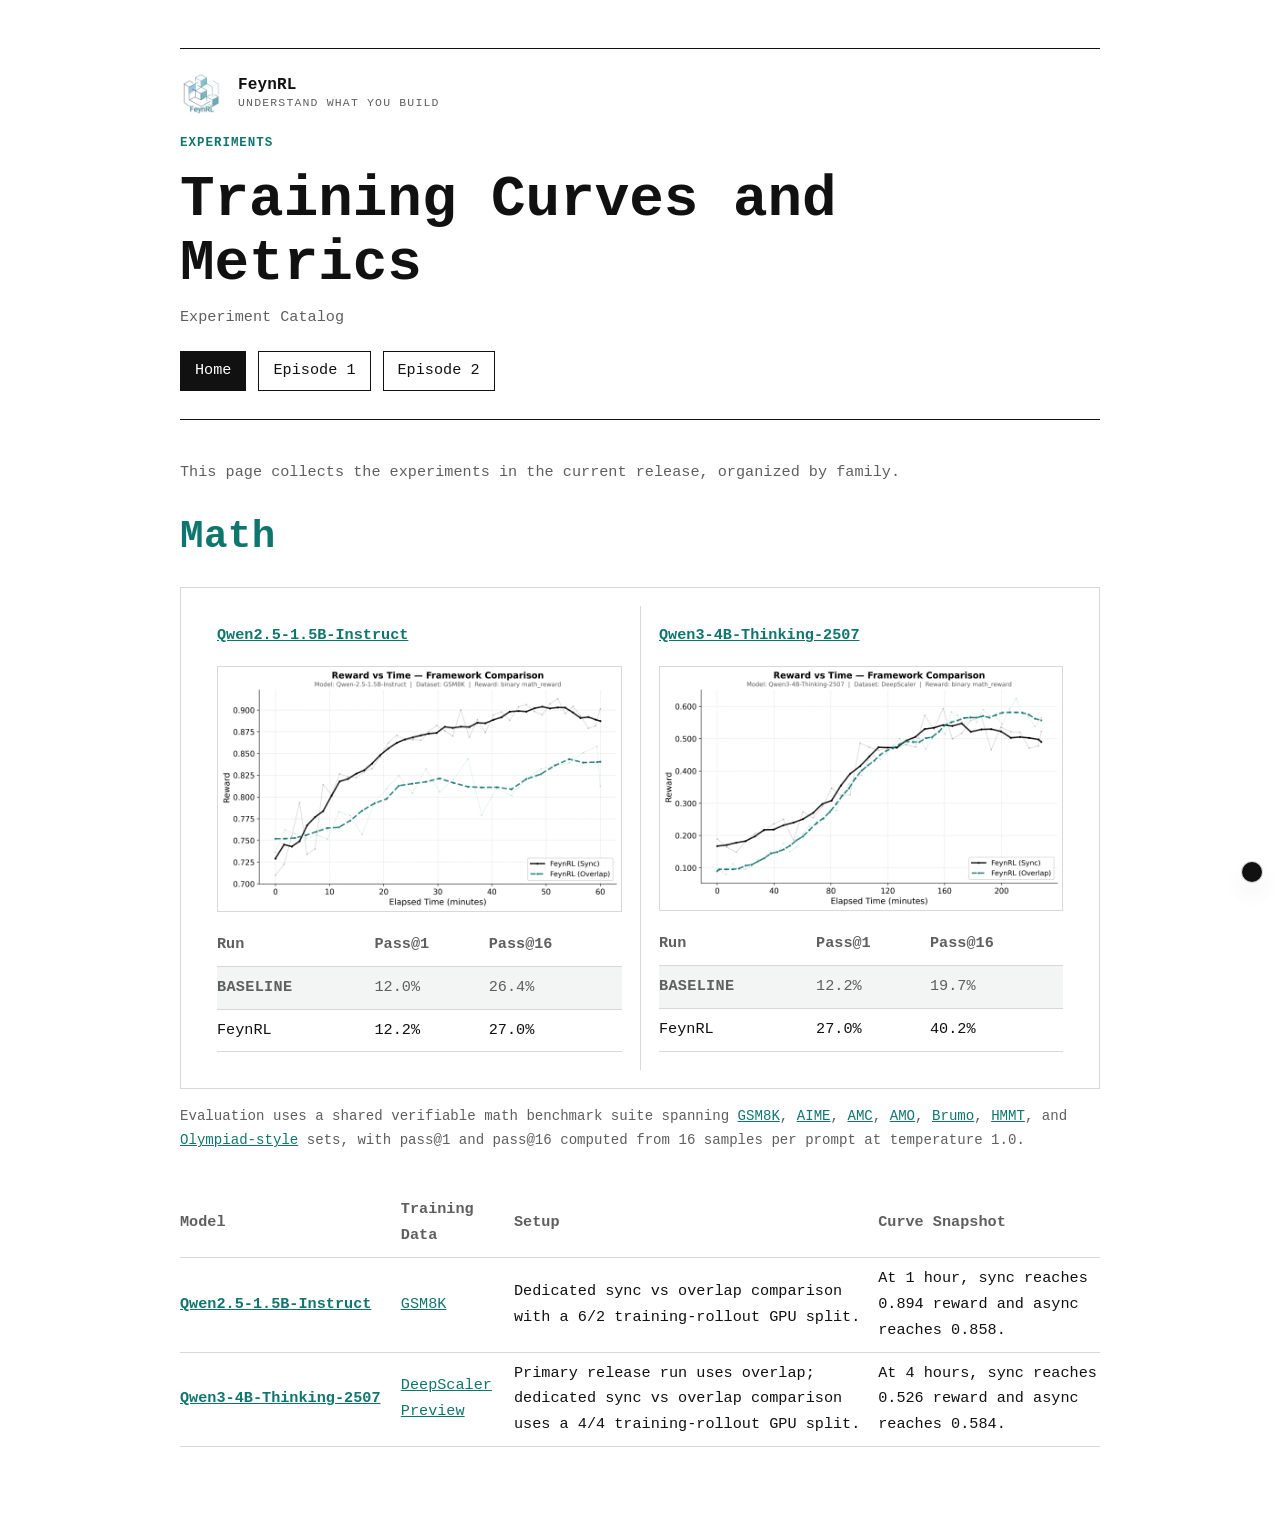
==== commit db4248e3: "logo and dark mode" ====
--- a/results.html
+++ b/results.html
@@ -7,11 +7,19 @@
   <title>FeynRL | Experiments</title>
   <meta name="description" content="Training curves and benchmark metrics for the current FeynRL release.">
   <link rel="stylesheet" href="styles.css">
+  <script src="theme.js" defer></script>
 </head>
 
 <body>
   <main class="page page-article">
     <header class="article-header">
+      <a class="brand-lockup brand-lockup-compact" href="index.html" aria-label="FeynRL home">
+        <img class="brand-logo" src="assets/feynrl-logo.png" alt="FeynRL logo">
+        <div class="brand-wordmark">
+          <span class="brand-name">FeynRL</span>
+          <span class="brand-tagline">Understand What You Build</span>
+        </div>
+      </a>
       <p class="kicker">Experiments</p>
       <h1>Training Curves and Metrics</h1>
       <p class="article-meta">Experiment Catalog</p>
@@ -139,4 +147,4 @@
   </main>
 </body>
 
-</html>+</html>
--- a/styles.css
+++ b/styles.css
@@ -5,7 +5,29 @@
   --line: #d8d8d8;
   --accent: #0f766e;
   --accent-soft: #ecf8f6;
+  --surface: #fafafa;
+  --surface-strong: #f3f4f4;
+  --surface-inverse: #121212;
+  --shadow-soft: rgba(17, 17, 17, 0.08);
+  --theme-toggle-bg: #111111;
+  --theme-toggle-fg: #ffffff;
   --max-width: 1040px;
+}
+
+html[data-theme="dark"] {
+  --bg: #090909;
+  --fg: #f5f1ea;
+  --muted: #b8aea3;
+  --line: #3a312a;
+  --accent: #5ed0bd;
+  --accent-soft: #152826;
+  --surface: #151211;
+  --surface-strong: #201b18;
+  --surface-inverse: #f5f1ea;
+  --shadow-soft: rgba(0, 0, 0, 0.28);
+  --theme-toggle-bg: #f5f1ea;
+  --theme-toggle-fg: #111111;
+  color-scheme: dark;
 }
 
 * {
@@ -29,6 +51,7 @@
     "Liberation Mono",
     "Courier New",
     monospace;
+  transition: background-color 280ms ease, color 280ms ease;
 }
 
 a {
@@ -38,6 +61,13 @@
 img {
   display: block;
   max-width: 100%;
+}
+
+button,
+input,
+select,
+textarea {
+  font: inherit;
 }
 
 .page {
@@ -54,6 +84,63 @@
 .section {
   border-top: 1px solid var(--fg);
   padding-top: 24px;
+}
+
+.brand-lockup {
+  display: inline-flex;
+  align-items: center;
+  gap: 16px;
+  color: inherit;
+  text-decoration: none;
+}
+
+.brand-lockup:hover {
+  color: inherit;
+}
+
+.brand-lockup-main {
+  margin-bottom: 20px;
+}
+
+.brand-logo {
+  display: block;
+  width: 68px;
+  height: auto;
+  flex: none;
+}
+
+.brand-lockup-compact {
+  margin-bottom: 18px;
+}
+
+.brand-lockup-compact .brand-logo {
+  width: 42px;
+}
+
+.brand-wordmark {
+  display: flex;
+  flex-direction: column;
+  gap: 2px;
+}
+
+.brand-name {
+  color: var(--fg);
+  font-size: clamp(1.4rem, 2.4vw, 2rem);
+  font-weight: 700;
+  line-height: 1;
+  letter-spacing: 0.01em;
+}
+
+.brand-lockup-compact .brand-name {
+  font-size: 1rem;
+}
+
+.brand-tagline {
+  color: var(--muted);
+  font-size: 0.72rem;
+  line-height: 1.4;
+  letter-spacing: 0.1em;
+  text-transform: uppercase;
 }
 
 .section {
@@ -144,6 +231,8 @@
   padding: 0 14px;
   border: 1px solid var(--fg);
   color: var(--fg);
+  background: transparent;
+  transition: color 200ms ease, background-color 200ms ease, border-color 200ms ease;
 }
 
 .button-primary {
@@ -233,21 +322,6 @@
   font-size: 0.88rem;
 }
 
-.results-subsection-title {
-  margin-top: 24px;
-  margin-bottom: 4px;
-  font-size: 0.95rem;
-  font-weight: 700;
-  color: var(--muted);
-  letter-spacing: 0.02em;
-}
-
-.results-category + .results-category {
-  margin-top: 48px;
-  padding-top: 28px;
-  border-top: 1px solid var(--line);
-}
-
 .results-overview-card {
   padding: 0;
   margin-top: 8px;
@@ -275,7 +349,7 @@
   width: 100%;
   margin-top: 0;
   border: 1px solid var(--line);
-  background: #fafafa;
+  background: var(--surface);
 }
 
 .meta-list {
@@ -312,6 +386,7 @@
 .card {
   border: 1px solid var(--line);
   padding: 18px;
+  background: var(--bg);
 }
 
 .card p {
@@ -378,6 +453,56 @@
   border: 1px solid var(--line);
 }
 
+.chart-card {
+  padding: 0;
+}
+
+.chart-card img {
+  border-bottom: 1px solid var(--line);
+  background: var(--surface);
+}
+
+.card-copy {
+  padding: 18px;
+}
+
+table {
+  width: 100%;
+  margin-top: 14px;
+  border-collapse: collapse;
+}
+
+th,
+td {
+  padding: 8px 0;
+  text-align: left;
+  border-bottom: 1px solid var(--line);
+}
+
+th {
+  color: var(--muted);
+  font-weight: 700;
+}
+
+.baseline-row td {
+  background: var(--surface-strong);
+  color: var(--muted);
+  border-bottom-color: var(--line);
+}
+
+.baseline-row td:first-child {
+  font-weight: 700;
+  letter-spacing: 0.02em;
+  text-transform: uppercase;
+}
+
+.inline-link {
+  display: inline-block;
+  margin-top: 14px;
+  color: var(--accent);
+}
+
+/* ── GitHub-style split diff viewer ── */
 .gh-diff {
   margin-top: 18px;
   border: 1px solid #d0d7de;
@@ -401,9 +526,6 @@
   color: #57606a;
   font-size: 0.82rem;
   line-height: 1.4;
-}
-
-.gh-diff-bar {
   border-bottom: 1px solid #d0d7de;
 }
 
@@ -490,6 +612,13 @@
   color: #0969da;
   font-size: 0.76rem;
   line-height: 1.35;
+}
+
+.gh-diff-hunk code {
+  background: transparent;
+  border: none;
+  color: inherit;
+  font-size: inherit;
 }
 
 .gh-diff-split {
@@ -614,129 +743,64 @@
   color: transparent;
 }
 
-.chart-card {
+.theme-toggle {
+  position: fixed;
+  right: 18px;
+  bottom: 18px;
+  width: 20px;
+  height: 20px;
   padding: 0;
-}
-
-.chart-card img {
-  border-bottom: 1px solid var(--line);
-  background: #fafafa;
-}
-
-.card-copy {
-  padding: 18px;
-}
-
-table {
-  width: 100%;
-  margin-top: 14px;
-  border-collapse: collapse;
-}
-
-th,
-td {
-  padding: 8px 0;
-  text-align: left;
-  border-bottom: 1px solid var(--line);
-}
-
-th {
-  color: var(--muted);
-  font-weight: 700;
-}
-
-.baseline-row td {
-  background: #f3f4f4;
-  color: var(--muted);
-  border-bottom-color: #cfd5d4;
-}
-
-.baseline-row td:first-child {
-  font-weight: 700;
-  letter-spacing: 0.02em;
-  text-transform: uppercase;
-}
-
-.inline-link {
-  display: inline-block;
-  margin-top: 14px;
-  color: var(--accent);
-}
-
-/* ── Experiment card grid ────────────────────────────────── */
-
-.exp-grid {
-  display: grid;
-  grid-template-columns: repeat(3, minmax(0, 1fr));
-  gap: 14px;
-  margin-top: 32px;
-  max-width: 560px;
-}
-
-.exp-card {
-  display: flex;
-  flex-direction: column;
-  text-decoration: none;
-  color: var(--fg);
-  border: 1px solid var(--line);
-  transition: border-color 0.12s;
-}
-
-.exp-card:hover {
-  border-color: var(--accent);
-}
-
-.exp-card-thumb {
-  /* Square image area — aspect-ratio here (not on the card) ensures
-     the separator line sits at the same height across all cards,
-     regardless of how much text the label below contains. */
-  width: 100%;
-  aspect-ratio: 1 / 1;
-  flex-shrink: 0;
-  overflow: hidden;
-  background: #fafafa;
-  border-bottom: 1px solid var(--line);
-  transition: border-color 0.12s;
-}
-
-.exp-card:hover .exp-card-thumb {
-  border-color: var(--accent);
-}
-
-.exp-card-thumb svg {
-  width: 100%;
-  height: 100%;
-  display: block;
-}
-
-.exp-card-label {
-  padding: 11px 14px 4px;
-  font-size: 0.82rem;
-  font-weight: 700;
-  letter-spacing: 0.02em;
-  line-height: 1.3;
-}
-
-.exp-card-meta {
-  padding: 3px 14px 11px;
-  font-size: 0.72rem;
-  color: var(--muted);
-  line-height: 1.4;
-}
-
-/* ── Result detail pages ─────────────────────────────────── */
-
-.result-back {
-  display: inline-block;
-  margin-bottom: 20px;
-  font-size: 0.82rem;
-  color: var(--muted);
-  text-decoration: none;
-  letter-spacing: 0.02em;
-}
-
-.result-back:hover {
-  color: var(--accent);
+  border: 0;
+  border-radius: 999px;
+  background: var(--theme-toggle-bg);
+  color: var(--theme-toggle-fg);
+  box-shadow: 0 0 0 1px var(--line), 0 10px 24px var(--shadow-soft);
+  cursor: pointer;
+  z-index: 30;
+  transition: transform 220ms ease, background-color 240ms ease, box-shadow 240ms ease;
+}
+
+.theme-toggle:hover {
+  transform: scale(1.08);
+}
+
+.theme-toggle:focus-visible {
+  outline: 2px solid var(--accent);
+  outline-offset: 4px;
+}
+
+.theme-toggle.is-hidden {
+  opacity: 0;
+  pointer-events: none;
+}
+
+.theme-orb {
+  position: fixed;
+  left: 0;
+  top: 0;
+  width: 20px;
+  height: 20px;
+  border-radius: 999px;
+  background: var(--theme-orb-color, #111111);
+  pointer-events: none;
+  z-index: 29;
+  transform: translate(var(--theme-orb-start-x), var(--theme-orb-start-y)) scale(1);
+  transform-origin: center;
+  animation: theme-orb-throw 820ms cubic-bezier(0.2, 0.88, 0.22, 1) forwards;
+}
+
+@keyframes theme-orb-throw {
+  0% {
+    transform: translate(var(--theme-orb-start-x), var(--theme-orb-start-y)) scale(1);
+  }
+
+  26% {
+    transform: translate(var(--theme-orb-arc-x), var(--theme-orb-arc-y)) scale(1.2);
+  }
+
+  100% {
+    transform: translate(var(--theme-orb-end-x), var(--theme-orb-end-y)) scale(var(--theme-orb-scale));
+  }
 }
 
 @media (max-width: 860px) {
@@ -757,19 +821,24 @@
   }
 }
 
-@media (max-width: 440px) {
-  .exp-grid {
-    grid-template-columns: repeat(2, minmax(0, 1fr));
-    max-width: 100%;
-  }
-}
-
 @media (max-width: 640px) {
   .page {
     width: min(calc(100% - 20px), var(--max-width));
     padding: 28px 0 40px;
   }
 
+  .brand-lockup {
+    gap: 12px;
+  }
+
+  .brand-logo {
+    width: 56px;
+  }
+
+  .brand-lockup-compact .brand-logo {
+    width: 36px;
+  }
+
   .hero,
   .section {
     padding-top: 18px;
@@ -778,4 +847,9 @@
   .section {
     margin-top: 28px;
   }
-}
+
+  .theme-toggle {
+    right: 14px;
+    bottom: 14px;
+  }
+}
